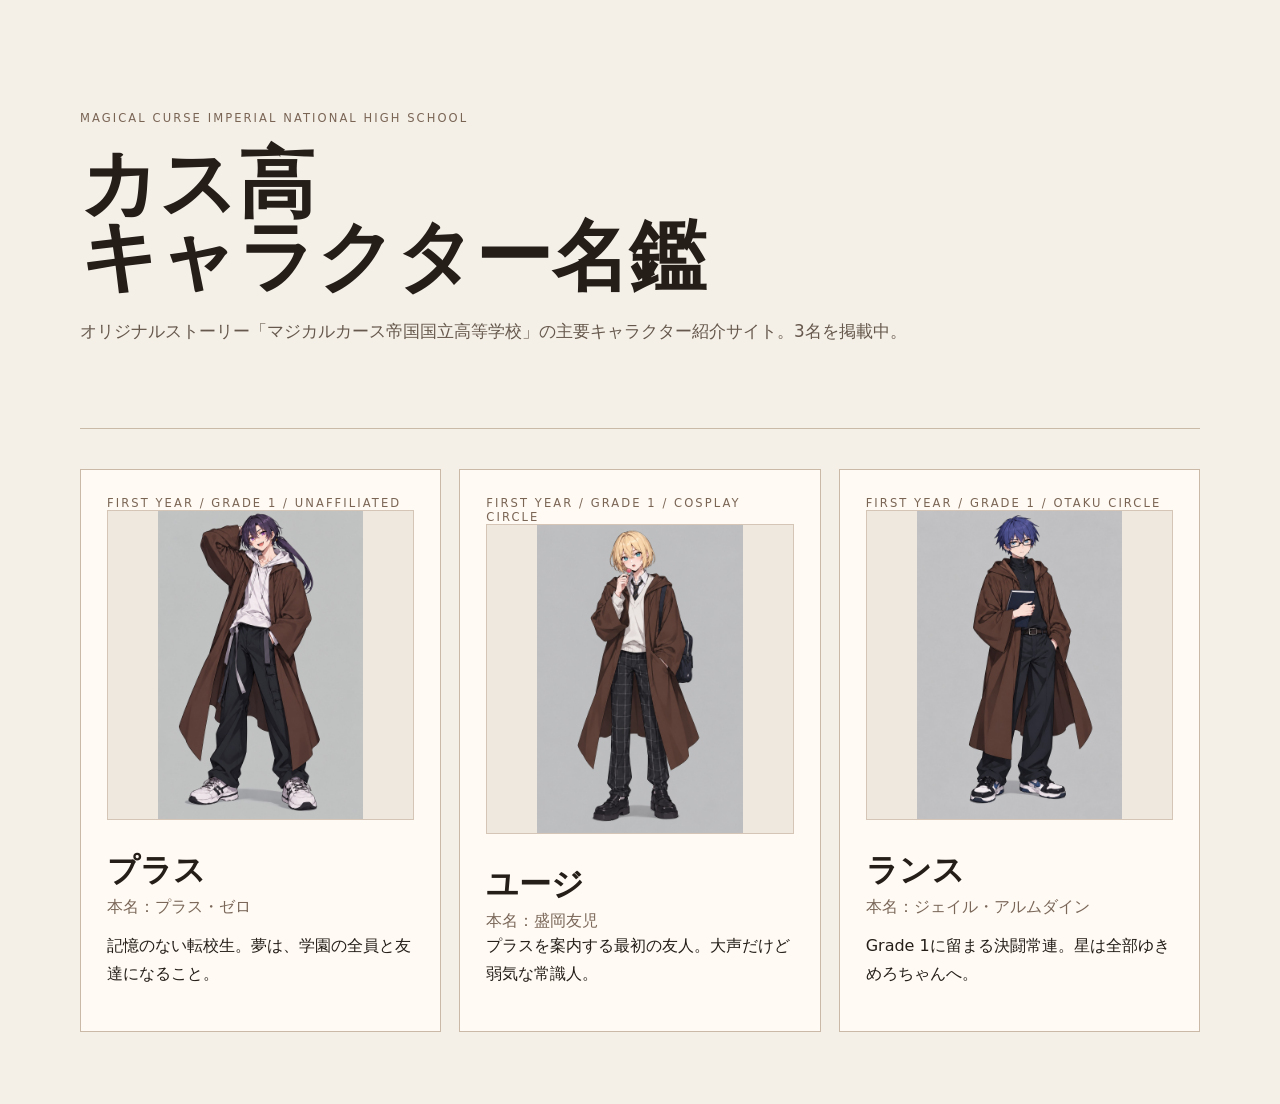
==== index.html @ a3dfa3ea "Make character catalog data-driven and automate additions" ====
<!doctype html>
<html lang="ja">
<head>
  <meta charset="utf-8">
  <meta name="viewport" content="width=device-width,initial-scale=1">
  <meta name="description" content="オリジナルストーリー『マジカルカース帝国国立高等学校』のキャラクター名鑑">
  <title>カス高 キャラクター名鑑</title>
  <link rel="stylesheet" href="styles.css">
  <script src="app.js" defer></script>
</head>
<body data-page="home">
  <main class="home-shell">
    <section class="hero">
      <p class="eyebrow">MAGICAL CURSE IMPERIAL NATIONAL HIGH SCHOOL</p>
      <h1>カス高<br>キャラクター名鑑</h1>
      <p class="lead">オリジナルストーリー「マジカルカース帝国国立高等学校」の主要キャラクター紹介サイト。<span id="character-count">キャラクターを読み込んでいます。</span></p>
    </section>

    <section id="character-grid" class="character-grid" aria-label="キャラクター一覧" aria-live="polite">
      <p class="loading-message">キャラクターを読み込んでいます。</p>
    </section>
  </main>
</body>
</html>
---- styles.css ----
*{box-sizing:border-box}
:root{--bg:#f4f0e8;--paper:#fffaf3;--paper-2:#eee8df;--ink:#241d18;--muted:#726257;--line:#d4c5b7;--line-dark:#c9b9a7;--brown:#6e4d37;--shadow:0 18px 42px rgba(59,45,34,.09)}
html{font-family:system-ui,-apple-system,BlinkMacSystemFont,"Segoe UI",sans-serif;background:var(--bg);color:var(--ink)}
body{margin:0}
a{color:inherit}
.home-shell{width:min(1120px,92vw);margin:auto}
.page-shell{width:min(1520px,94vw);margin:auto}
.hero{padding:11vh 0 7vh;border-bottom:1px solid var(--line-dark)}
.eyebrow,.card-kicker{letter-spacing:.18em;font-size:.72rem;color:#7a6555}
.hero h1{font-size:clamp(2.4rem,6vw,5.4rem);line-height:.95;margin:.3em 0}
.lead{font-size:1.05rem;line-height:1.9;color:#66584c}
.character-grid{display:grid;grid-template-columns:repeat(3,1fr);gap:18px;padding:40px 0 72px}
.character-card{display:flex;flex-direction:column;min-height:300px;padding:26px;border:1px solid #cbb9a7;background:var(--paper);color:inherit;text-decoration:none;transition:.18s transform,.18s box-shadow}
.character-card:hover{transform:translateY(-4px);box-shadow:var(--shadow)}
.character-card img{width:100%;height:310px;object-fit:contain;object-position:center bottom;background:var(--paper-2);border:1px solid var(--line);margin-bottom:18px}
.character-card strong{font-size:2rem;margin:.35em 0 .1em}
.character-card>span:not(.card-kicker){color:#7a6759}
.character-card p{margin-top:auto;line-height:1.8}
.topbar{display:flex;justify-content:space-between;align-items:center;gap:18px;padding:24px 0}
.back{color:#5c493b;text-decoration:none;font-weight:700}
.character-head{display:grid;grid-template-columns:1.1fr .9fr;gap:40px;padding:46px 0}
.character-head h1{font-size:clamp(3.4rem,8vw,7rem);line-height:.9;margin:.12em 0}
.realname{color:#79695d;font-size:1.1rem}
.quote{font-size:1.28rem;line-height:1.75;border-left:4px solid var(--brown);padding-left:18px;margin-top:30px}
.facts{display:grid;grid-template-columns:repeat(2,minmax(0,1fr));gap:12px;margin-top:24px}
.fact{background:var(--paper);border:1px solid var(--line);padding:14px 16px;min-height:88px}
.fact b{display:block;font-size:.72rem;color:#8a7463;margin-bottom:5px}
.bio{padding:20px 0 54px;line-height:1.95}
.bio p{margin:0 0 1.4em}
.gallery{padding:42px 0 96px;border-top:1px solid var(--line-dark)}
.gallery h2{font-size:2rem}
.image-grid{display:grid;grid-template-columns:minmax(320px,.9fr) minmax(460px,1.1fr);gap:34px;align-items:start}
.art-card{margin:0;width:100%;background:var(--paper);border:1px solid var(--line);padding:14px;box-shadow:var(--shadow)}
.art-card img{display:block;width:100%;height:auto;object-fit:contain;background:var(--paper-2)}
.art-card--portrait img{max-height:1320px}
.art-card--sketch img{max-height:1120px}
.art-card figcaption{padding:12px 4px 4px;color:#6d5c50}
.note{font-size:.85rem;color:#7d6c60}
.loading-message,.error-message,.not-found{grid-column:1/-1;padding:44px 26px;border:1px solid var(--line);background:var(--paper);color:var(--muted);line-height:1.8}
.error-message{border-color:#b98f7a;color:#704735}
.not-found{margin:30px 0 80px}
@media(max-width:900px){.character-grid,.character-head,.image-grid{grid-template-columns:1fr}.character-card{min-height:210px}.art-card--portrait img,.art-card--sketch img{max-height:none}.facts{grid-template-columns:1fr 1fr}}
@media(max-width:520px){.topbar{align-items:flex-start;flex-direction:column}.facts{grid-template-columns:1fr}.character-card img{height:360px}}
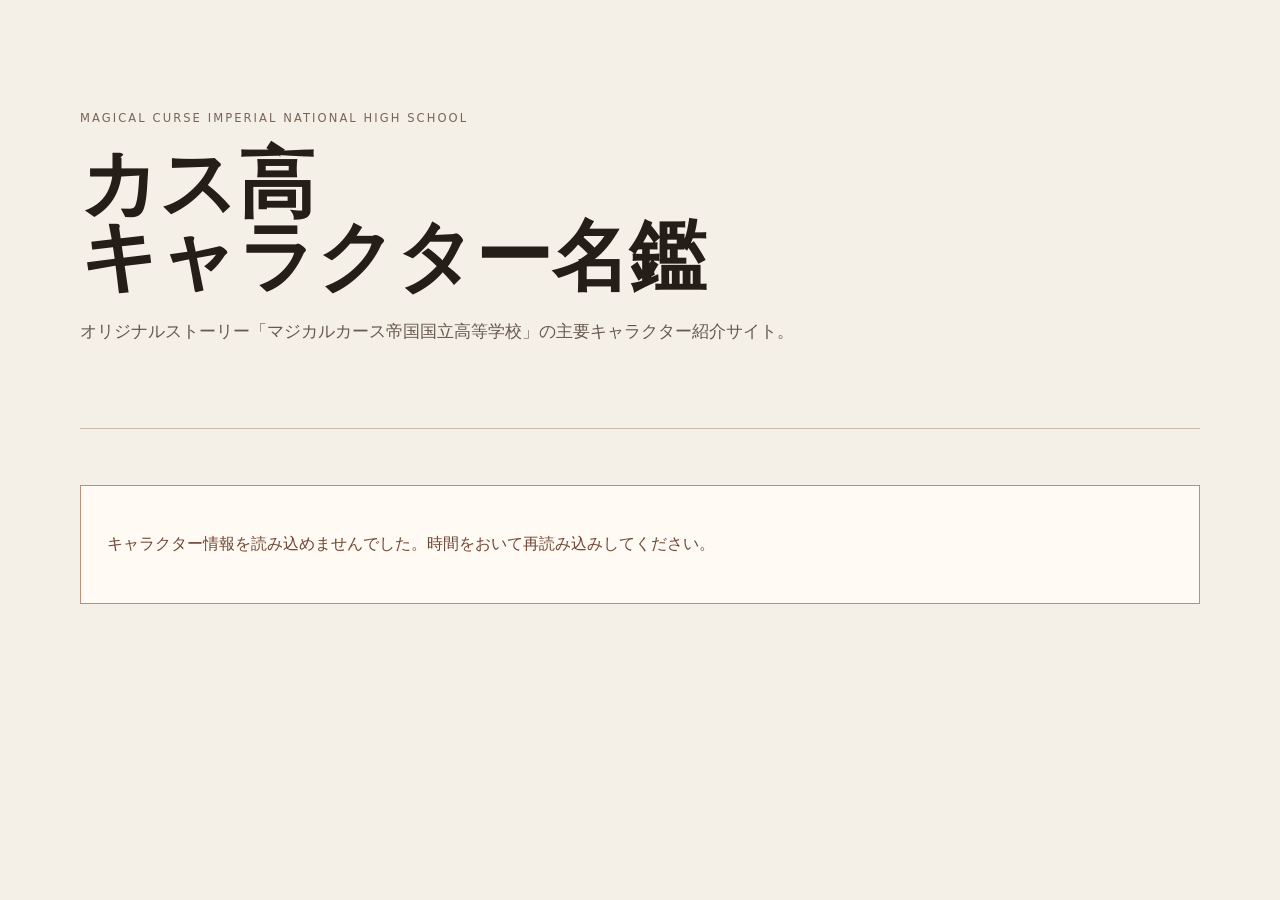
==== commit a8e5a0be: "Refresh cached character data in browsers" ====
--- a/index.html
+++ b/index.html
@@ -6,7 +6,7 @@
   <meta name="description" content="オリジナルストーリー『マジカルカース帝国国立高等学校』のキャラクター名鑑">
   <title>カス高 キャラクター名鑑</title>
   <link rel="stylesheet" href="styles.css">
-  <script src="app.js" defer></script>
+  <script src="app.js?v=image-cache-v1" defer></script>
 </head>
 <body data-page="home">
   <main class="home-shell">
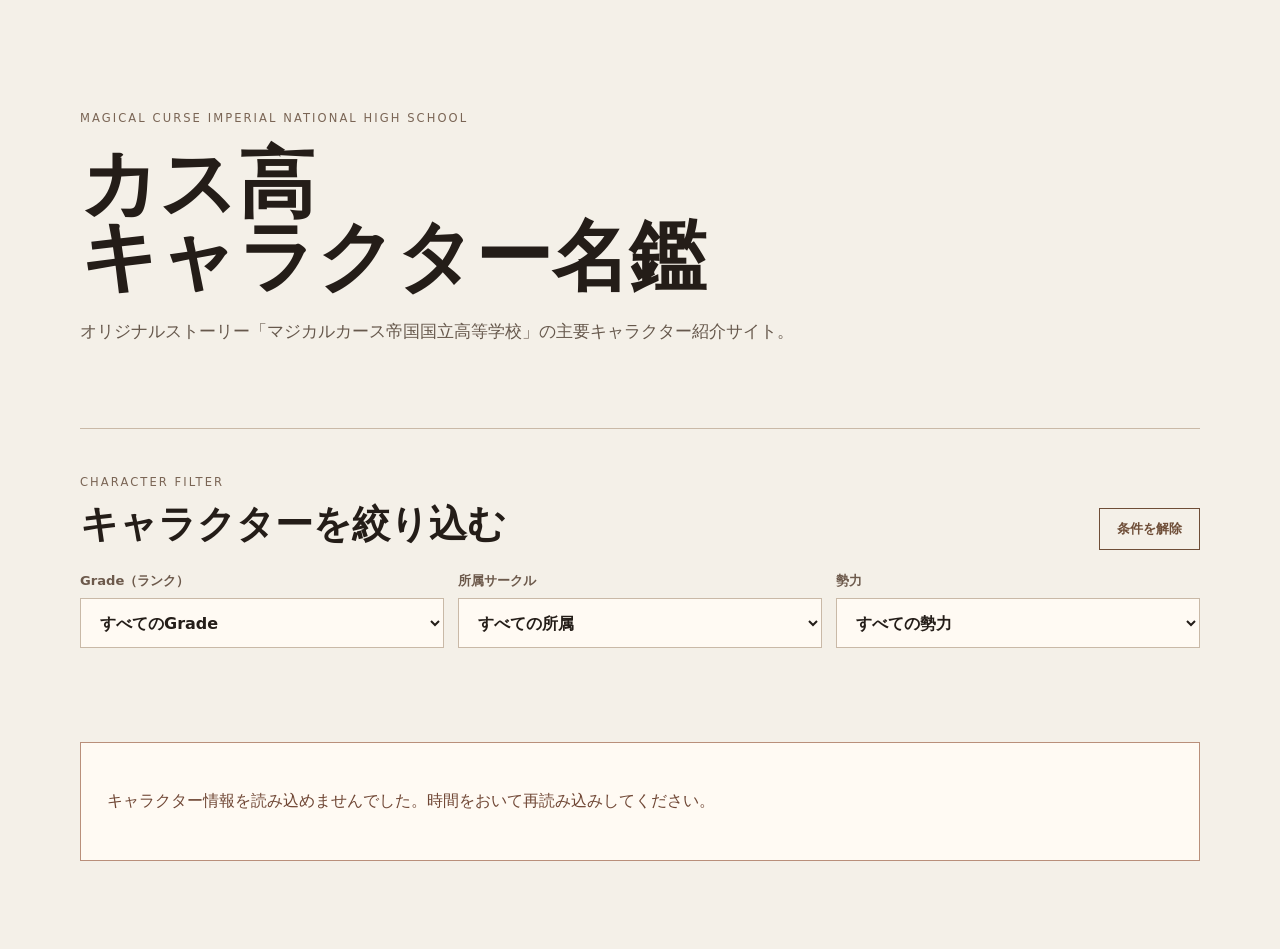
==== commit be4e05ef: "Add character filters and back-to-top button" ====
--- a/index.html
+++ b/index.html
@@ -5,8 +5,8 @@
   <meta name="viewport" content="width=device-width,initial-scale=1">
   <meta name="description" content="オリジナルストーリー『マジカルカース帝国国立高等学校』のキャラクター名鑑">
   <title>カス高 キャラクター名鑑</title>
-  <link rel="stylesheet" href="styles.css">
-  <script src="app.js?v=image-cache-v1" defer></script>
+  <link rel="stylesheet" href="styles.css?v=catalog-filter-v1">
+  <script src="app.js?v=catalog-filter-v1" defer></script>
 </head>
 <body data-page="home">
   <main class="home-shell">
@@ -16,9 +16,52 @@
       <p class="lead">オリジナルストーリー「マジカルカース帝国国立高等学校」の主要キャラクター紹介サイト。<span id="character-count">キャラクターを読み込んでいます。</span></p>
     </section>
 
+    <section class="catalog-tools" aria-labelledby="filter-heading">
+      <div class="filter-heading-row">
+        <div>
+          <p class="eyebrow">CHARACTER FILTER</p>
+          <h2 id="filter-heading">キャラクターを絞り込む</h2>
+        </div>
+        <button id="reset-filters" class="reset-filters" type="button">条件を解除</button>
+      </div>
+
+      <div class="filter-grid">
+        <label class="filter-field">
+          <span>Grade（ランク）</span>
+          <select id="grade-filter">
+            <option value="">すべてのGrade</option>
+          </select>
+        </label>
+
+        <label class="filter-field">
+          <span>所属サークル</span>
+          <select id="club-filter">
+            <option value="">すべての所属</option>
+          </select>
+        </label>
+
+        <label class="filter-field">
+          <span>勢力</span>
+          <select id="faction-filter">
+            <option value="">すべての勢力</option>
+            <option value="student-council">生徒会</option>
+            <option value="anti-council">反生徒会</option>
+            <option value="resistance">レジスタンス</option>
+          </select>
+        </label>
+      </div>
+
+      <p id="filter-result" class="filter-result" aria-live="polite"></p>
+    </section>
+
     <section id="character-grid" class="character-grid" aria-label="キャラクター一覧" aria-live="polite">
       <p class="loading-message">キャラクターを読み込んでいます。</p>
     </section>
   </main>
+
+  <button id="back-to-top" class="back-to-top" type="button" aria-label="ページの先頭へ戻る">
+    <span aria-hidden="true">↑</span>
+    <span>上へ戻る</span>
+  </button>
 </body>
 </html>
--- a/styles.css
+++ b/styles.css
@@ -9,6 +9,16 @@
 .eyebrow,.card-kicker{letter-spacing:.18em;font-size:.72rem;color:#7a6555}
 .hero h1{font-size:clamp(2.4rem,6vw,5.4rem);line-height:.95;margin:.3em 0}
 .lead{font-size:1.05rem;line-height:1.9;color:#66584c}
+.catalog-tools{padding:34px 0 0}
+.filter-heading-row{display:flex;justify-content:space-between;align-items:flex-end;gap:20px;margin-bottom:22px}
+.filter-heading-row h2{font-size:clamp(1.65rem,3vw,2.35rem);margin:.18em 0 0}
+.filter-grid{display:grid;grid-template-columns:repeat(3,minmax(0,1fr));gap:14px}
+.filter-field{display:flex;flex-direction:column;gap:8px;color:#6c594b;font-weight:700;font-size:.82rem}
+.filter-field select{width:100%;min-height:50px;padding:0 42px 0 15px;border:1px solid var(--line-dark);border-radius:0;background:var(--paper);color:var(--ink);font:inherit;font-size:1rem;cursor:pointer}
+.filter-field select:focus-visible,.reset-filters:focus-visible,.back-to-top:focus-visible{outline:3px solid rgba(110,77,55,.28);outline-offset:3px}
+.reset-filters{min-height:42px;padding:0 17px;border:1px solid var(--brown);background:transparent;color:var(--brown);font-weight:700;cursor:pointer}
+.reset-filters:disabled{border-color:var(--line);color:#9c8d82;cursor:default}
+.filter-result{min-height:1.5em;margin:16px 0 0;color:var(--muted);font-size:.92rem}
 .character-grid{display:grid;grid-template-columns:repeat(3,1fr);gap:18px;padding:40px 0 72px}
 .character-card{display:flex;flex-direction:column;min-height:300px;padding:26px;border:1px solid #cbb9a7;background:var(--paper);color:inherit;text-decoration:none;transition:.18s transform,.18s box-shadow}
 .character-card:hover{transform:translateY(-4px);box-shadow:var(--shadow)}
@@ -36,8 +46,13 @@
 .art-card--sketch img{max-height:1120px}
 .art-card figcaption{padding:12px 4px 4px;color:#6d5c50}
 .note{font-size:.85rem;color:#7d6c60}
-.loading-message,.error-message,.not-found{grid-column:1/-1;padding:44px 26px;border:1px solid var(--line);background:var(--paper);color:var(--muted);line-height:1.8}
+.loading-message,.error-message,.not-found,.no-results{grid-column:1/-1;padding:44px 26px;border:1px solid var(--line);background:var(--paper);color:var(--muted);line-height:1.8}
 .error-message{border-color:#b98f7a;color:#704735}
 .not-found{margin:30px 0 80px}
-@media(max-width:900px){.character-grid,.character-head,.image-grid{grid-template-columns:1fr}.character-card{min-height:210px}.art-card--portrait img,.art-card--sketch img{max-height:none}.facts{grid-template-columns:1fr 1fr}}
-@media(max-width:520px){.topbar{align-items:flex-start;flex-direction:column}.facts{grid-template-columns:1fr}.character-card img{height:360px}}
+.no-results{text-align:center;margin:0}
+.back-to-top{position:fixed;right:max(18px,calc((100vw - 1120px)/2));bottom:22px;z-index:10;display:flex;align-items:center;gap:8px;min-height:48px;padding:0 17px;border:1px solid var(--brown);background:rgba(255,250,243,.96);color:var(--brown);font-weight:800;box-shadow:var(--shadow);opacity:0;visibility:hidden;transform:translateY(12px);pointer-events:none;transition:opacity .18s,transform .18s,visibility .18s;cursor:pointer}
+.back-to-top.is-visible{opacity:1;visibility:visible;transform:translateY(0);pointer-events:auto}
+.back-to-top span:first-child{font-size:1.2rem}
+@media(max-width:900px){.filter-grid{grid-template-columns:1fr}.character-grid,.character-head,.image-grid{grid-template-columns:1fr}.character-card{min-height:210px}.art-card--portrait img,.art-card--sketch img{max-height:none}.facts{grid-template-columns:1fr 1fr}}
+@media(max-width:520px){.filter-heading-row{align-items:flex-start;flex-direction:column}.reset-filters{width:100%}.topbar{align-items:flex-start;flex-direction:column}.facts{grid-template-columns:1fr}.character-card img{height:360px}.back-to-top{right:14px;bottom:14px}.back-to-top span:last-child{display:none}}
+@media(prefers-reduced-motion:reduce){.character-card,.back-to-top{transition:none}.character-card:hover{transform:none}}
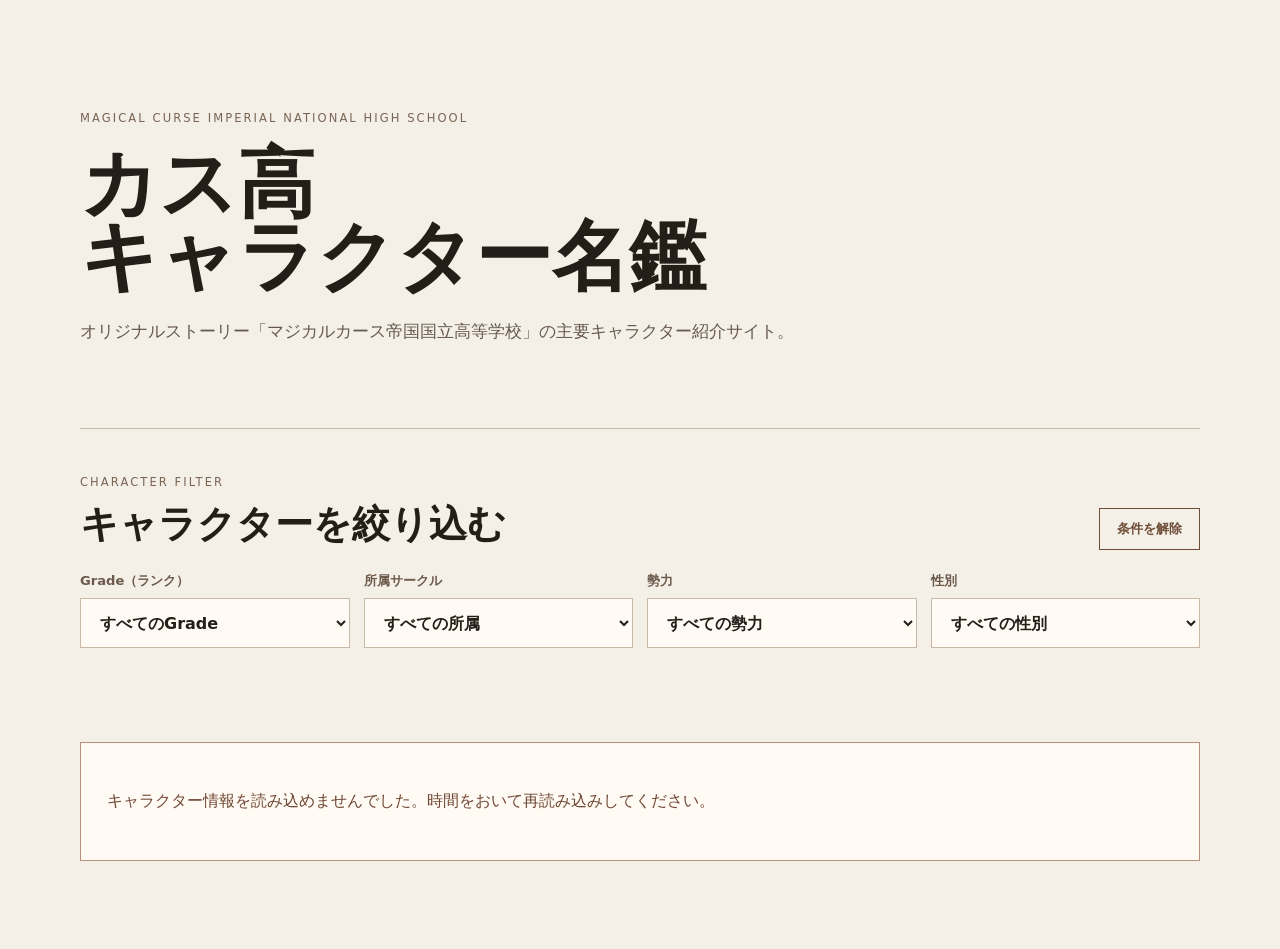
==== commit f2359f56: "性別フィルターを追加しアイドルグループの選択肢名を簡潔に変更" ====
--- a/index.html
+++ b/index.html
@@ -5,8 +5,8 @@
   <meta name="viewport" content="width=device-width,initial-scale=1">
   <meta name="description" content="オリジナルストーリー『マジカルカース帝国国立高等学校』のキャラクター名鑑">
   <title>カス高 キャラクター名鑑</title>
-  <link rel="stylesheet" href="styles.css?v=catalog-filter-v1">
-  <script src="app.js?v=catalog-filter-v1" defer></script>
+  <link rel="stylesheet" href="styles.css?v=gender-filter-v1">
+  <script src="app.js?v=gender-filter-v1" defer></script>
 </head>
 <body data-page="home">
   <main class="home-shell">
@@ -46,7 +46,13 @@
             <option value="">すべての勢力</option>
             <option value="student-council">生徒会</option>
             <option value="anti-council">反生徒会</option>
-            <option value="resistance">レジスタンス</option>
+            <option value="pacifist">平和主義者</option>
+          </select>
+        </label>
+        <label class="filter-field">
+          <span>性別</span>
+          <select id="gender-filter">
+            <option value="">すべての性別</option>
           </select>
         </label>
       </div>
--- a/styles.css
+++ b/styles.css
@@ -12,10 +12,10 @@
 .catalog-tools{padding:34px 0 0}
 .filter-heading-row{display:flex;justify-content:space-between;align-items:flex-end;gap:20px;margin-bottom:22px}
 .filter-heading-row h2{font-size:clamp(1.65rem,3vw,2.35rem);margin:.18em 0 0}
-.filter-grid{display:grid;grid-template-columns:repeat(3,minmax(0,1fr));gap:14px}
+.filter-grid{display:grid;grid-template-columns:repeat(4,minmax(0,1fr));gap:14px}
 .filter-field{display:flex;flex-direction:column;gap:8px;color:#6c594b;font-weight:700;font-size:.82rem}
 .filter-field select{width:100%;min-height:50px;padding:0 42px 0 15px;border:1px solid var(--line-dark);border-radius:0;background:var(--paper);color:var(--ink);font:inherit;font-size:1rem;cursor:pointer}
-.filter-field select:focus-visible,.reset-filters:focus-visible,.back-to-top:focus-visible{outline:3px solid rgba(110,77,55,.28);outline-offset:3px}
+.filter-field select:focus-visible,.reset-filters:focus-visible,.back-to-top:focus-visible,.character-change:focus-visible{outline:3px solid rgba(110,77,55,.28);outline-offset:3px}
 .reset-filters{min-height:42px;padding:0 17px;border:1px solid var(--brown);background:transparent;color:var(--brown);font-weight:700;cursor:pointer}
 .reset-filters:disabled{border-color:var(--line);color:#9c8d82;cursor:default}
 .filter-result{min-height:1.5em;margin:16px 0 0;color:var(--muted);font-size:.92rem}
@@ -32,9 +32,14 @@
 .character-head h1{font-size:clamp(3.4rem,8vw,7rem);line-height:.9;margin:.12em 0}
 .realname{color:#79695d;font-size:1.1rem}
 .quote{font-size:1.28rem;line-height:1.75;border-left:4px solid var(--brown);padding-left:18px;margin-top:30px}
+.character-change{display:inline-flex;align-items:center;justify-content:center;min-width:142px;min-height:48px;margin-top:10px;padding:0 24px;border:1px solid var(--brown);background:var(--brown);color:var(--paper);font-weight:800;letter-spacing:.14em;text-decoration:none;box-shadow:var(--shadow);transition:transform .18s,background .18s}
+.character-change:hover{background:#563b2a;transform:translateY(-2px)}
 .facts{display:grid;grid-template-columns:repeat(2,minmax(0,1fr));gap:12px;margin-top:24px}
 .fact{background:var(--paper);border:1px solid var(--line);padding:14px 16px;min-height:88px}
 .fact b{display:block;font-size:.72rem;color:#8a7463;margin-bottom:5px}
+.fact-value{display:block}
+.ability-cycle{transition:opacity .18s ease}
+.ability-cycle.is-changing{opacity:0}
 .bio{padding:20px 0 54px;line-height:1.95}
 .bio p{margin:0 0 1.4em}
 .gallery{padding:42px 0 96px;border-top:1px solid var(--line-dark)}
@@ -55,4 +60,4 @@
 .back-to-top span:first-child{font-size:1.2rem}
 @media(max-width:900px){.filter-grid{grid-template-columns:1fr}.character-grid,.character-head,.image-grid{grid-template-columns:1fr}.character-card{min-height:210px}.art-card--portrait img,.art-card--sketch img{max-height:none}.facts{grid-template-columns:1fr 1fr}}
 @media(max-width:520px){.filter-heading-row{align-items:flex-start;flex-direction:column}.reset-filters{width:100%}.topbar{align-items:flex-start;flex-direction:column}.facts{grid-template-columns:1fr}.character-card img{height:360px}.back-to-top{right:14px;bottom:14px}.back-to-top span:last-child{display:none}}
-@media(prefers-reduced-motion:reduce){.character-card,.back-to-top{transition:none}.character-card:hover{transform:none}}
+@media(prefers-reduced-motion:reduce){.character-card,.back-to-top,.ability-cycle,.character-change{transition:none}.character-card:hover,.character-change:hover{transform:none}}
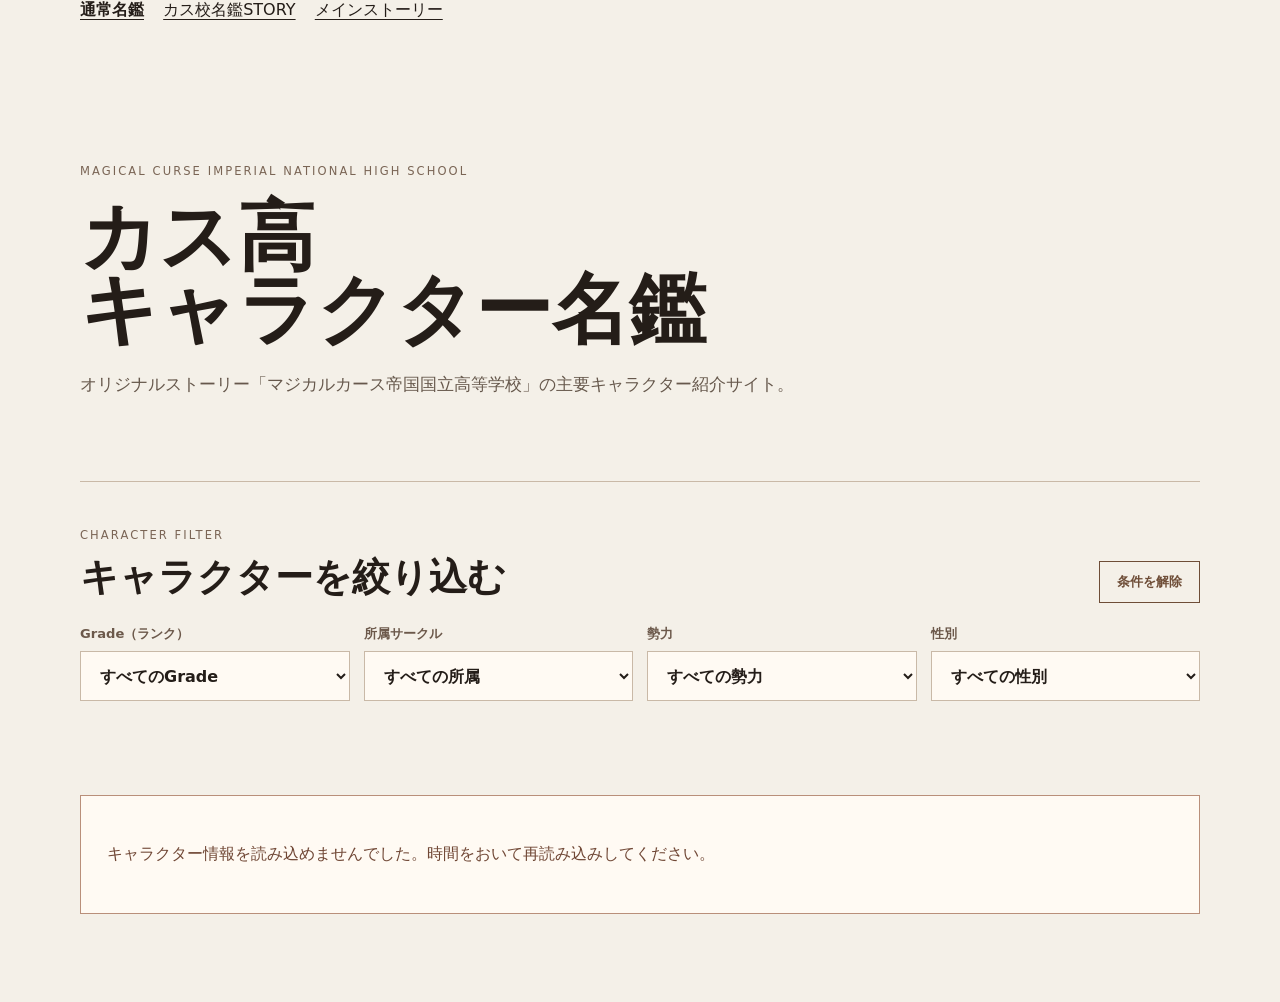
==== commit 71e1cbb3: "カス校名鑑STORYを追加：第1章21話・おまけ3までの32人を掲載" ====
--- a/index.html
+++ b/index.html
@@ -5,11 +5,12 @@
   <meta name="viewport" content="width=device-width,initial-scale=1">
   <meta name="description" content="オリジナルストーリー『マジカルカース帝国国立高等学校』のキャラクター名鑑">
   <title>カス高 キャラクター名鑑</title>
-  <link rel="stylesheet" href="styles.css?v=gender-filter-v1">
-  <script src="app.js?v=gender-filter-v1" defer></script>
+  <link rel="stylesheet" href="styles.css?v=story-v1">
+  <script src="app.js?v=story-v1" defer></script>
 </head>
 <body data-page="home">
   <main class="home-shell">
+    <nav class="catalog-nav" aria-label="名鑑の切り替え"><a href="index.html" aria-current="page">通常名鑑</a><a href="story/index.html">カス校名鑑STORY</a><a href="https://ginghum.github.io/cursehighschool-/">メインストーリー</a></nav>
     <section class="hero">
       <p class="eyebrow">MAGICAL CURSE IMPERIAL NATIONAL HIGH SCHOOL</p>
       <h1>カス高<br>キャラクター名鑑</h1>
--- a/styles.css
+++ b/styles.css
@@ -61,3 +61,12 @@
 @media(max-width:900px){.filter-grid{grid-template-columns:1fr}.character-grid,.character-head,.image-grid{grid-template-columns:1fr}.character-card{min-height:210px}.art-card--portrait img,.art-card--sketch img{max-height:none}.facts{grid-template-columns:1fr 1fr}}
 @media(max-width:520px){.filter-heading-row{align-items:flex-start;flex-direction:column}.reset-filters{width:100%}.topbar{align-items:flex-start;flex-direction:column}.facts{grid-template-columns:1fr}.character-card img{height:360px}.back-to-top{right:14px;bottom:14px}.back-to-top span:last-child{display:none}}
 @media(prefers-reduced-motion:reduce){.character-card,.back-to-top,.ability-cycle,.character-change{transition:none}.character-card:hover,.character-change:hover{transform:none}}
+
+/* STORY版：共通名鑑のレイアウトと画像を利用 */
+.catalog-nav { display: flex; flex-wrap: wrap; gap: .65rem 1.2rem; margin-bottom: 2rem; }
+.catalog-nav a, .story-appearances a { color: inherit; text-underline-offset: .25em; }
+.catalog-nav [aria-current="page"] { font-weight: 700; }
+.story-notice { font-size: .9rem; line-height: 1.9; padding: 1rem 1.2rem; border-left: 3px solid #b19768; background: rgba(177,151,104,.08); }
+.story-first { font-size: .8rem; line-height: 1.6; opacity: .8; }
+.story-appearances { margin-top: 2rem; }
+.story-appearances ul { display: grid; gap: .65rem; padding-left: 1.3rem; }
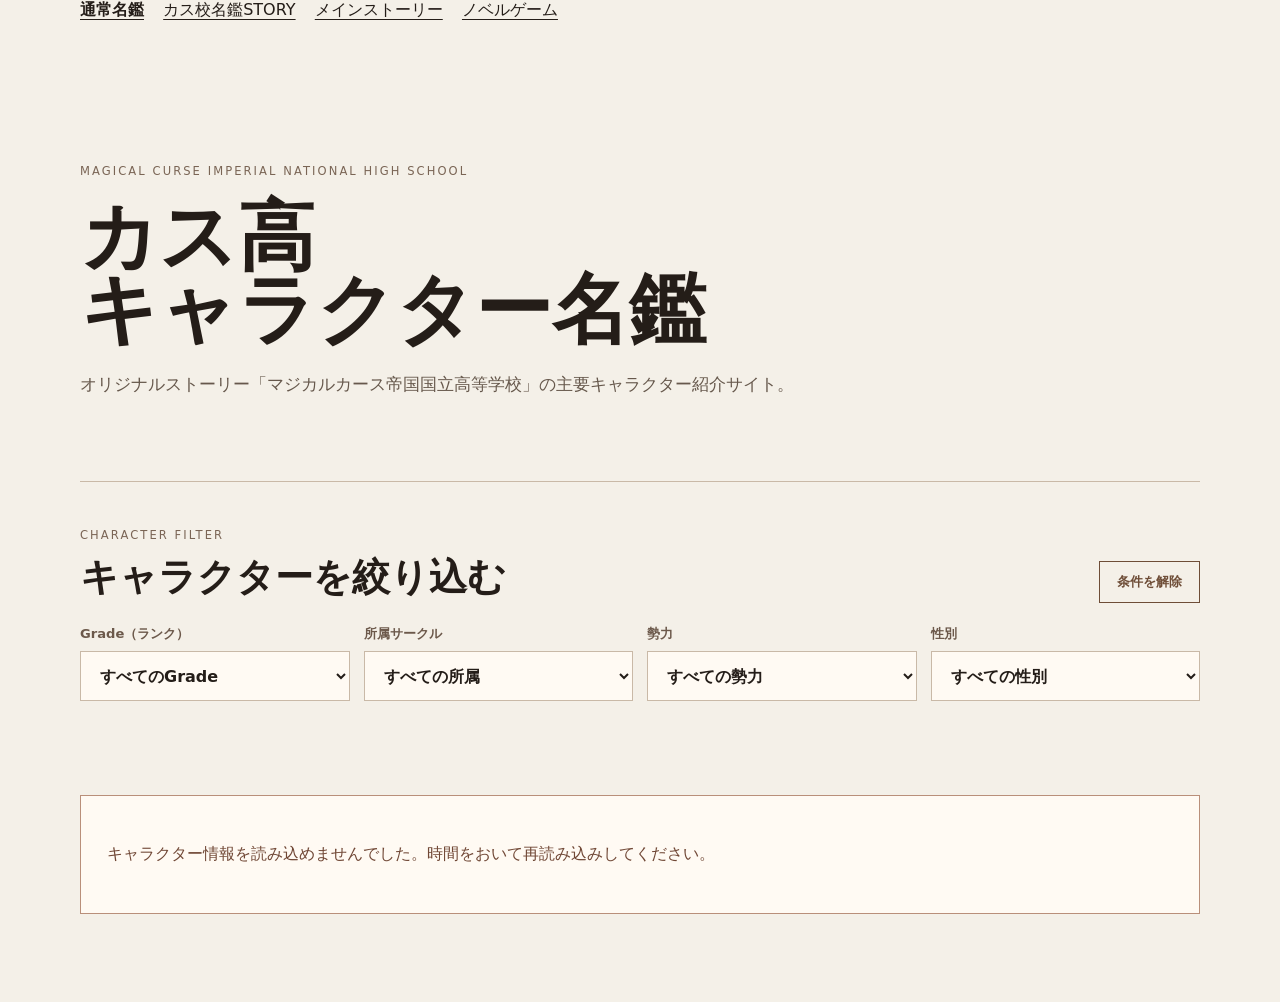
==== commit 859103db: "Add navigation link to Kasukou novel game" ====
--- a/index.html
+++ b/index.html
@@ -10,7 +10,7 @@
 </head>
 <body data-page="home">
   <main class="home-shell">
-    <nav class="catalog-nav" aria-label="名鑑の切り替え"><a href="index.html" aria-current="page">通常名鑑</a><a href="story/index.html">カス校名鑑STORY</a><a href="https://ginghum.github.io/cursehighschool-/">メインストーリー</a></nav>
+    <nav class="catalog-nav" aria-label="名鑑の切り替え"><a href="index.html" aria-current="page">通常名鑑</a><a href="story/index.html">カス校名鑑STORY</a><a href="https://ginghum.github.io/cursehighschool-/">メインストーリー</a><a href="https://ginghum.github.io/story/">ノベルゲーム</a></nav>
     <section class="hero">
       <p class="eyebrow">MAGICAL CURSE IMPERIAL NATIONAL HIGH SCHOOL</p>
       <h1>カス高<br>キャラクター名鑑</h1>
